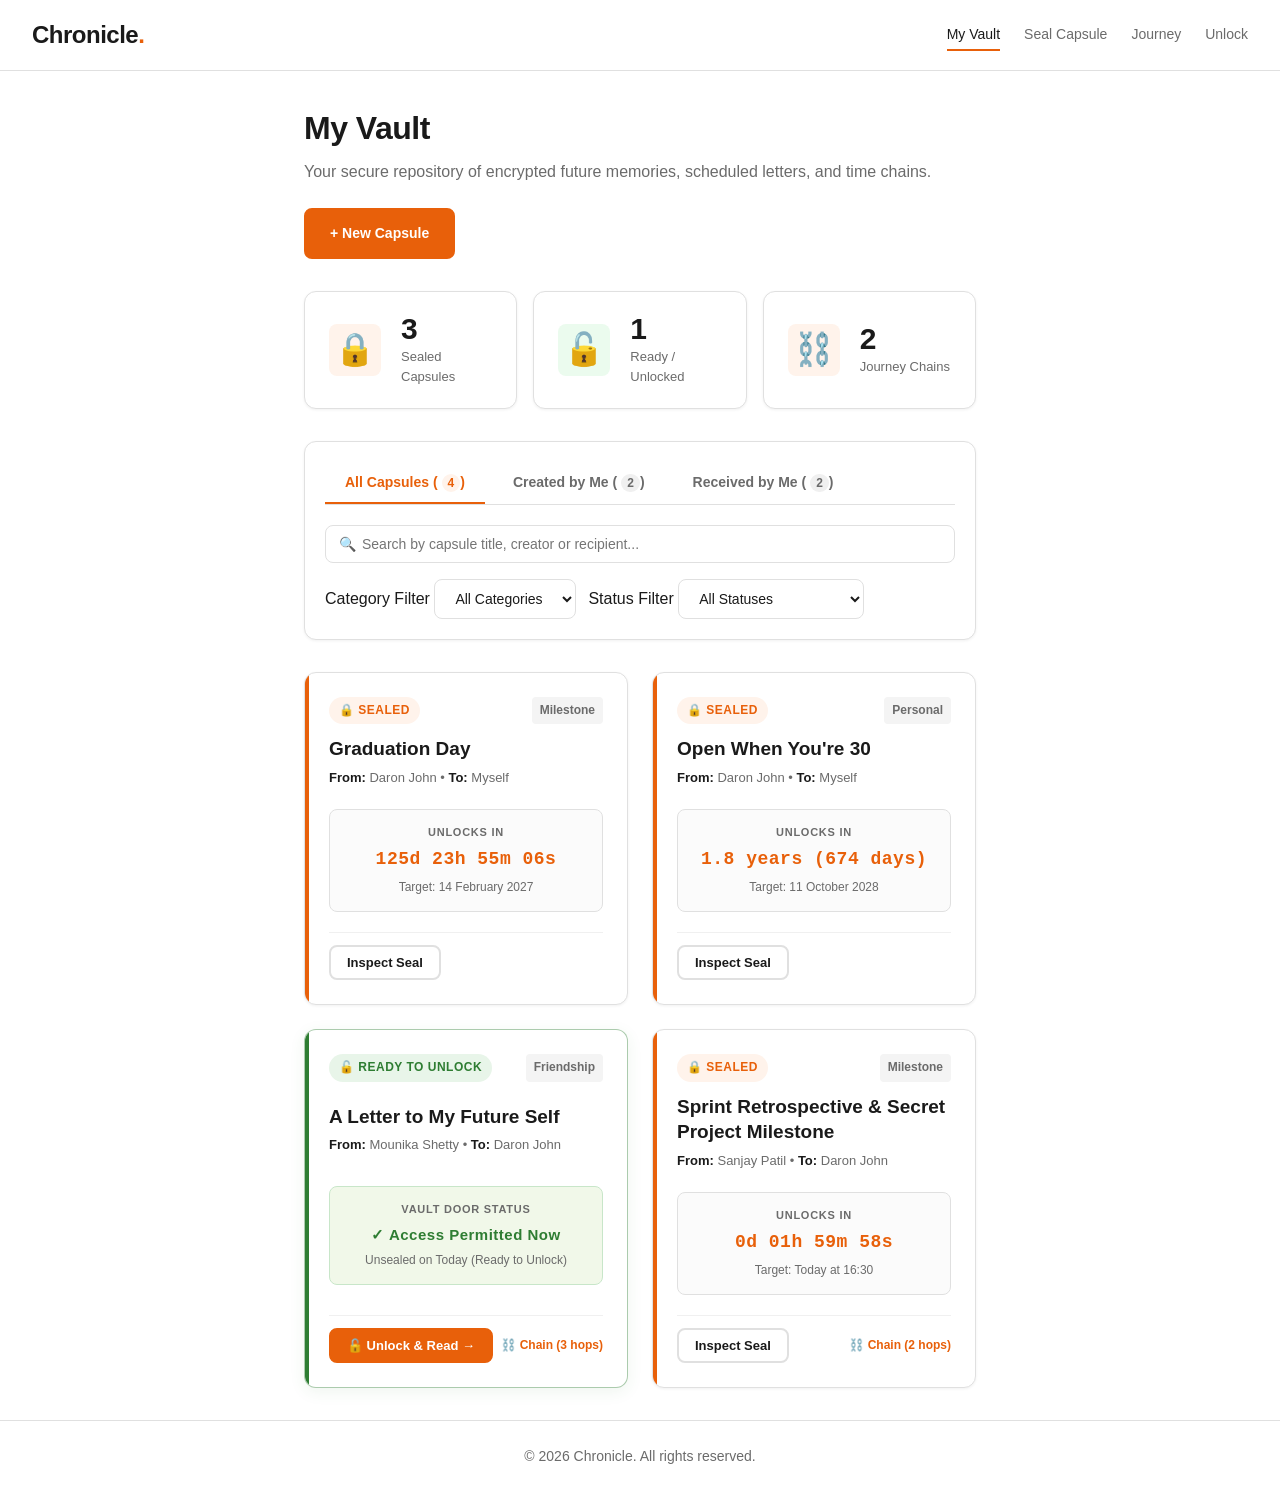
==== index.html @ 319f8b00 "feat(member-2): implement Recipient & Seal page, My Vault dashboard, live countdowns, and 2NF MySQL " ====
<!DOCTYPE html>
<html lang="en">
  <head>
    <meta charset="UTF-8" />
    <meta http-equiv="refresh" content="0; url=pages/vault.html" />
    <title>Chronicle — Digital Time Capsule</title>
    <script>
      window.location.href = "pages/vault.html";
    </script>
  </head>
  <body>
    <p>Redirecting to <a href="pages/vault.html">Chronicle Vault</a>...</p>
  </body>
</html>
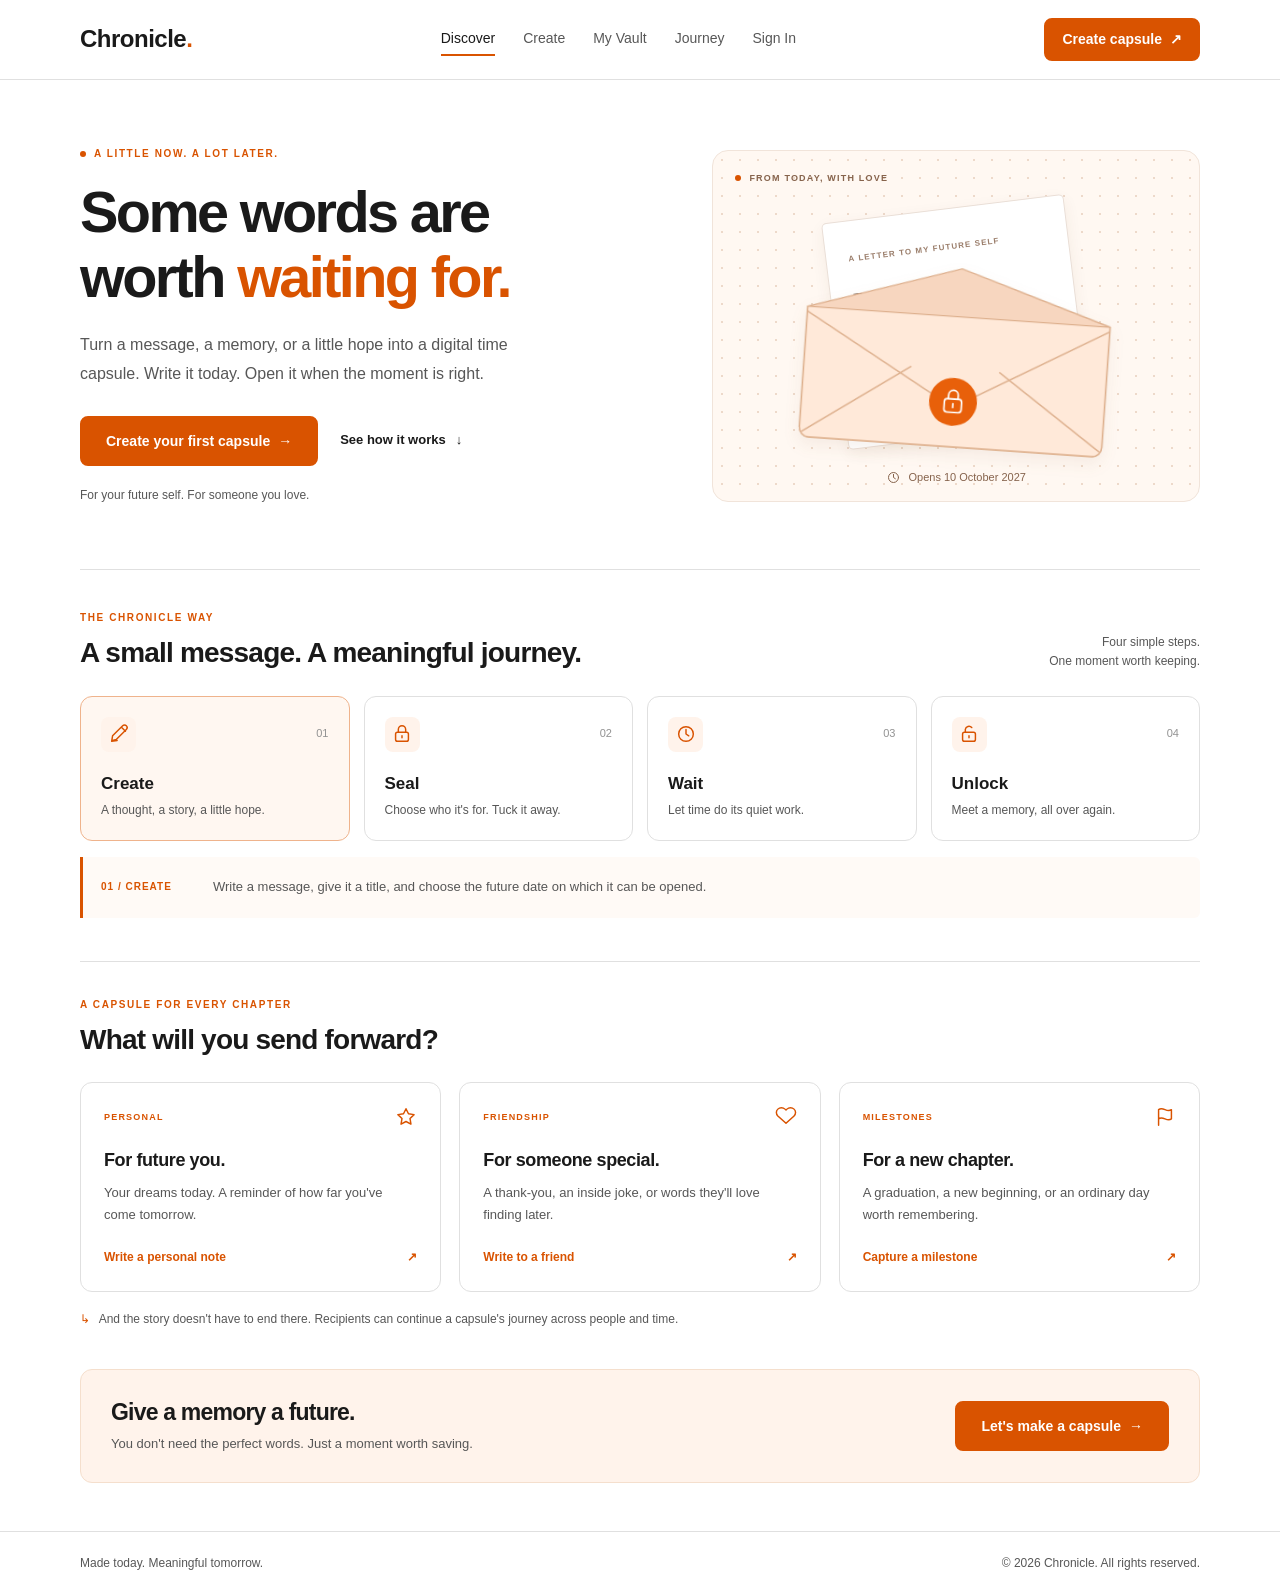
==== commit 189a3269: "feat(navigation): unify global navbar, connect create-to-seal workflow, and polish mobile layout" ====
--- a/index.html
+++ b/index.html
@@ -2,13 +2,13 @@
 <html lang="en">
   <head>
     <meta charset="UTF-8" />
-    <meta http-equiv="refresh" content="0; url=pages/vault.html" />
+    <meta http-equiv="refresh" content="0; url=pages/discover.html" />
     <title>Chronicle — Digital Time Capsule</title>
     <script>
-      window.location.href = "pages/vault.html";
+      window.location.href = "pages/discover.html";
     </script>
   </head>
   <body>
-    <p>Redirecting to <a href="pages/vault.html">Chronicle Vault</a>...</p>
+    <p>Redirecting to <a href="pages/discover.html">Chronicle Discover</a>...</p>
   </body>
 </html>
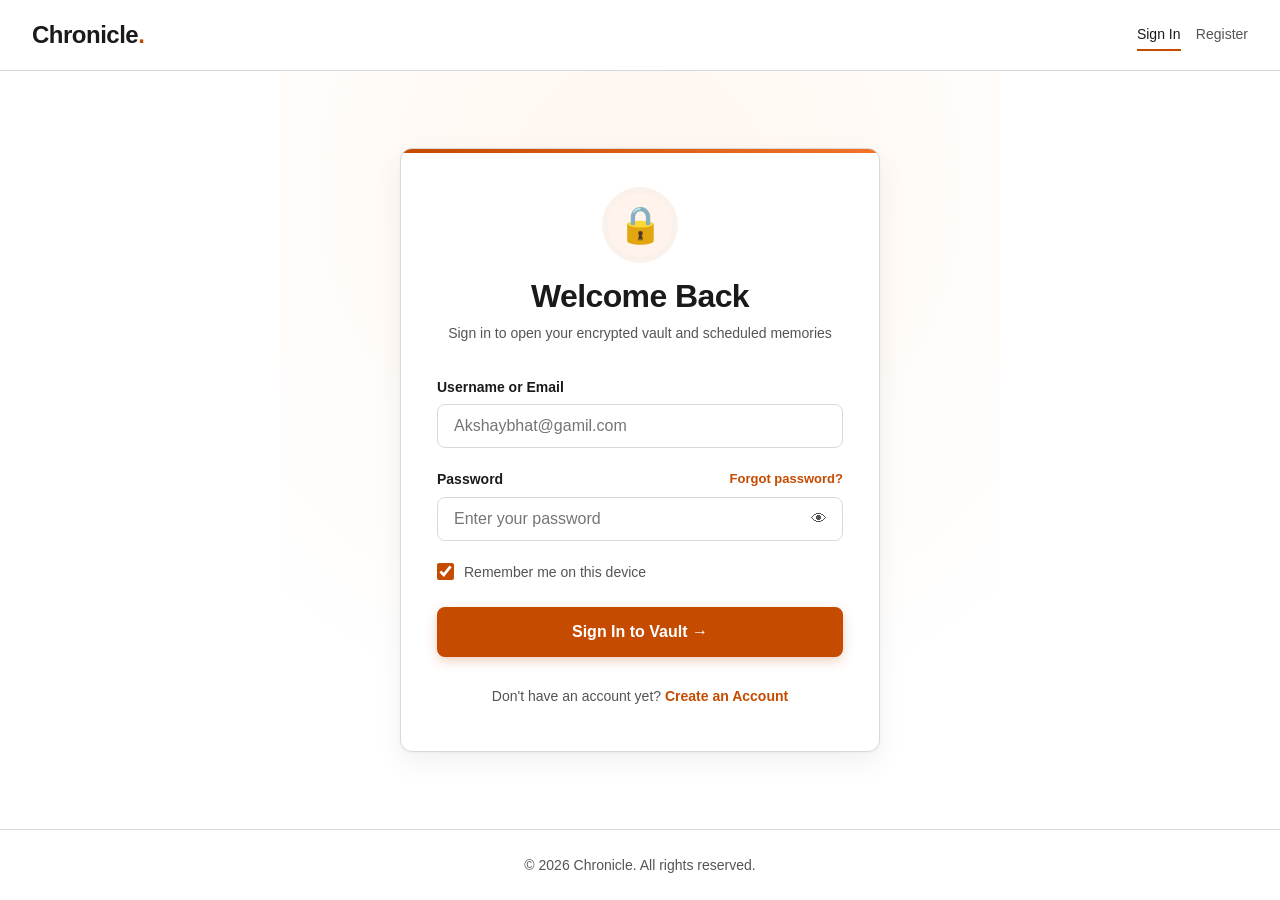
==== commit 4e4fb8bb: "All pages linked" ====
--- a/index.html
+++ b/index.html
@@ -2,13 +2,16 @@
 <html lang="en">
   <head>
     <meta charset="UTF-8" />
-    <meta http-equiv="refresh" content="0; url=pages/discover.html" />
-    <title>Chronicle — Digital Time Capsule</title>
+    <meta http-equiv="refresh" content="0; url=pages/login.html" />
     <script>
-      window.location.href = "pages/discover.html";
+      if (localStorage.getItem("chronicle_active_user")) {
+        window.location.replace("pages/discover.html");
+      } else {
+        window.location.replace("pages/login.html");
+      }
     </script>
   </head>
   <body>
-    <p>Redirecting to <a href="pages/discover.html">Chronicle Discover</a>...</p>
+    <p>Redirecting to Chronicle...</p>
   </body>
 </html>
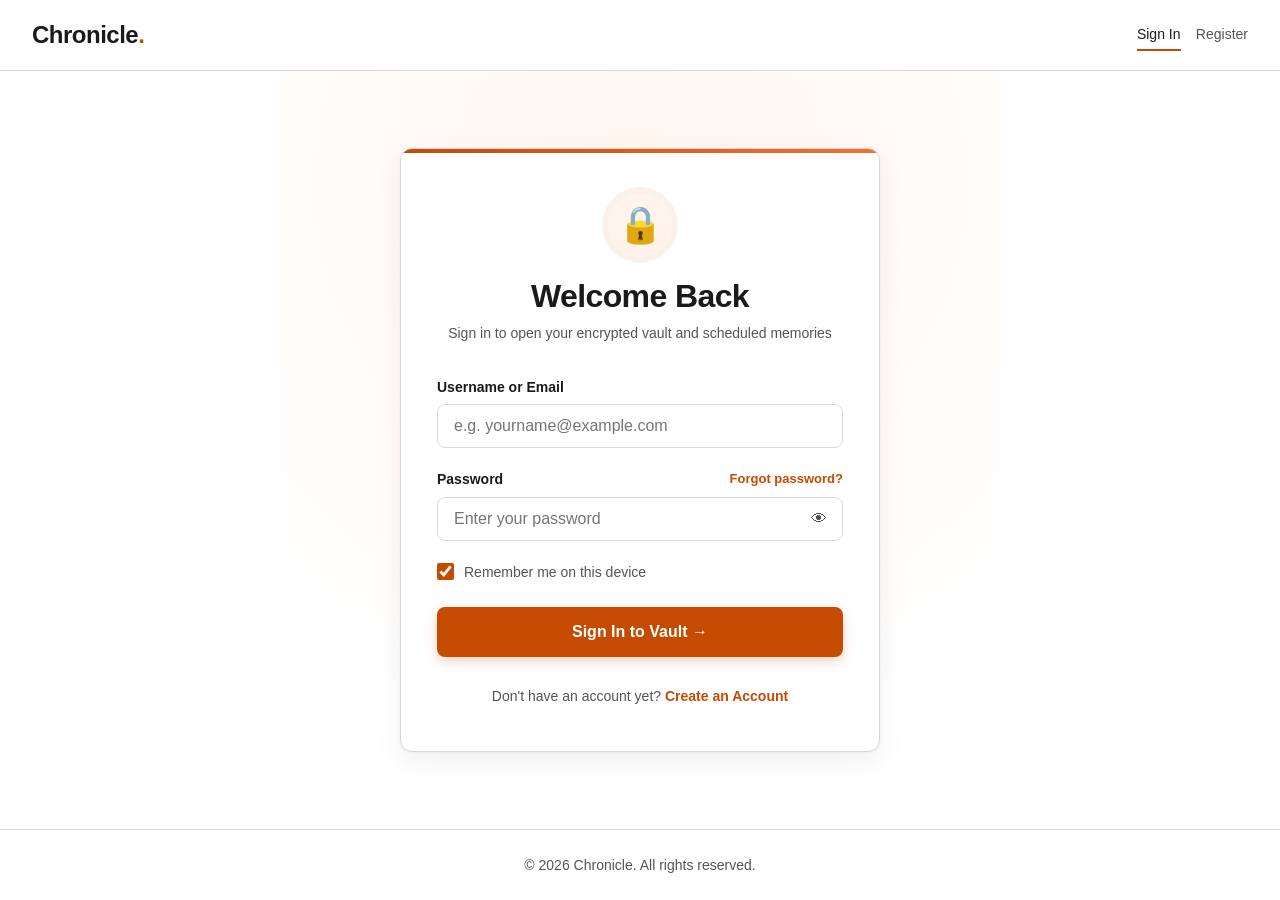
==== commit 5a4e03a5: "Refactor index.html for improved redirection Updated the HTML structure and improved the redirect lo" ====
--- a/index.html
+++ b/index.html
@@ -1,17 +1,20 @@
+
 <!DOCTYPE html>
 <html lang="en">
-  <head>
-    <meta charset="UTF-8" />
-    <meta http-equiv="refresh" content="0; url=pages/login.html" />
-    <script>
-      if (localStorage.getItem("chronicle_active_user")) {
-        window.location.replace("pages/discover.html");
-      } else {
-        window.location.replace("pages/login.html");
-      }
-    </script>
-  </head>
-  <body>
-    <p>Redirecting to Chronicle...</p>
-  </body>
+<head>
+  <meta charset="UTF-8" />
+  <meta name="viewport" content="width=device-width, initial-scale=1.0" />
+  <title>Chronicle</title>
+</head>
+<body>
+  <p>Redirecting to Chronicle...</p>
+
+  <script>
+    const activeUser = localStorage.getItem("chronicle_active_user");
+
+    window.location.replace(
+      activeUser ? "./pages/discover.html" : "./pages/login.html"
+    );
+  </script>
+</body>
 </html>
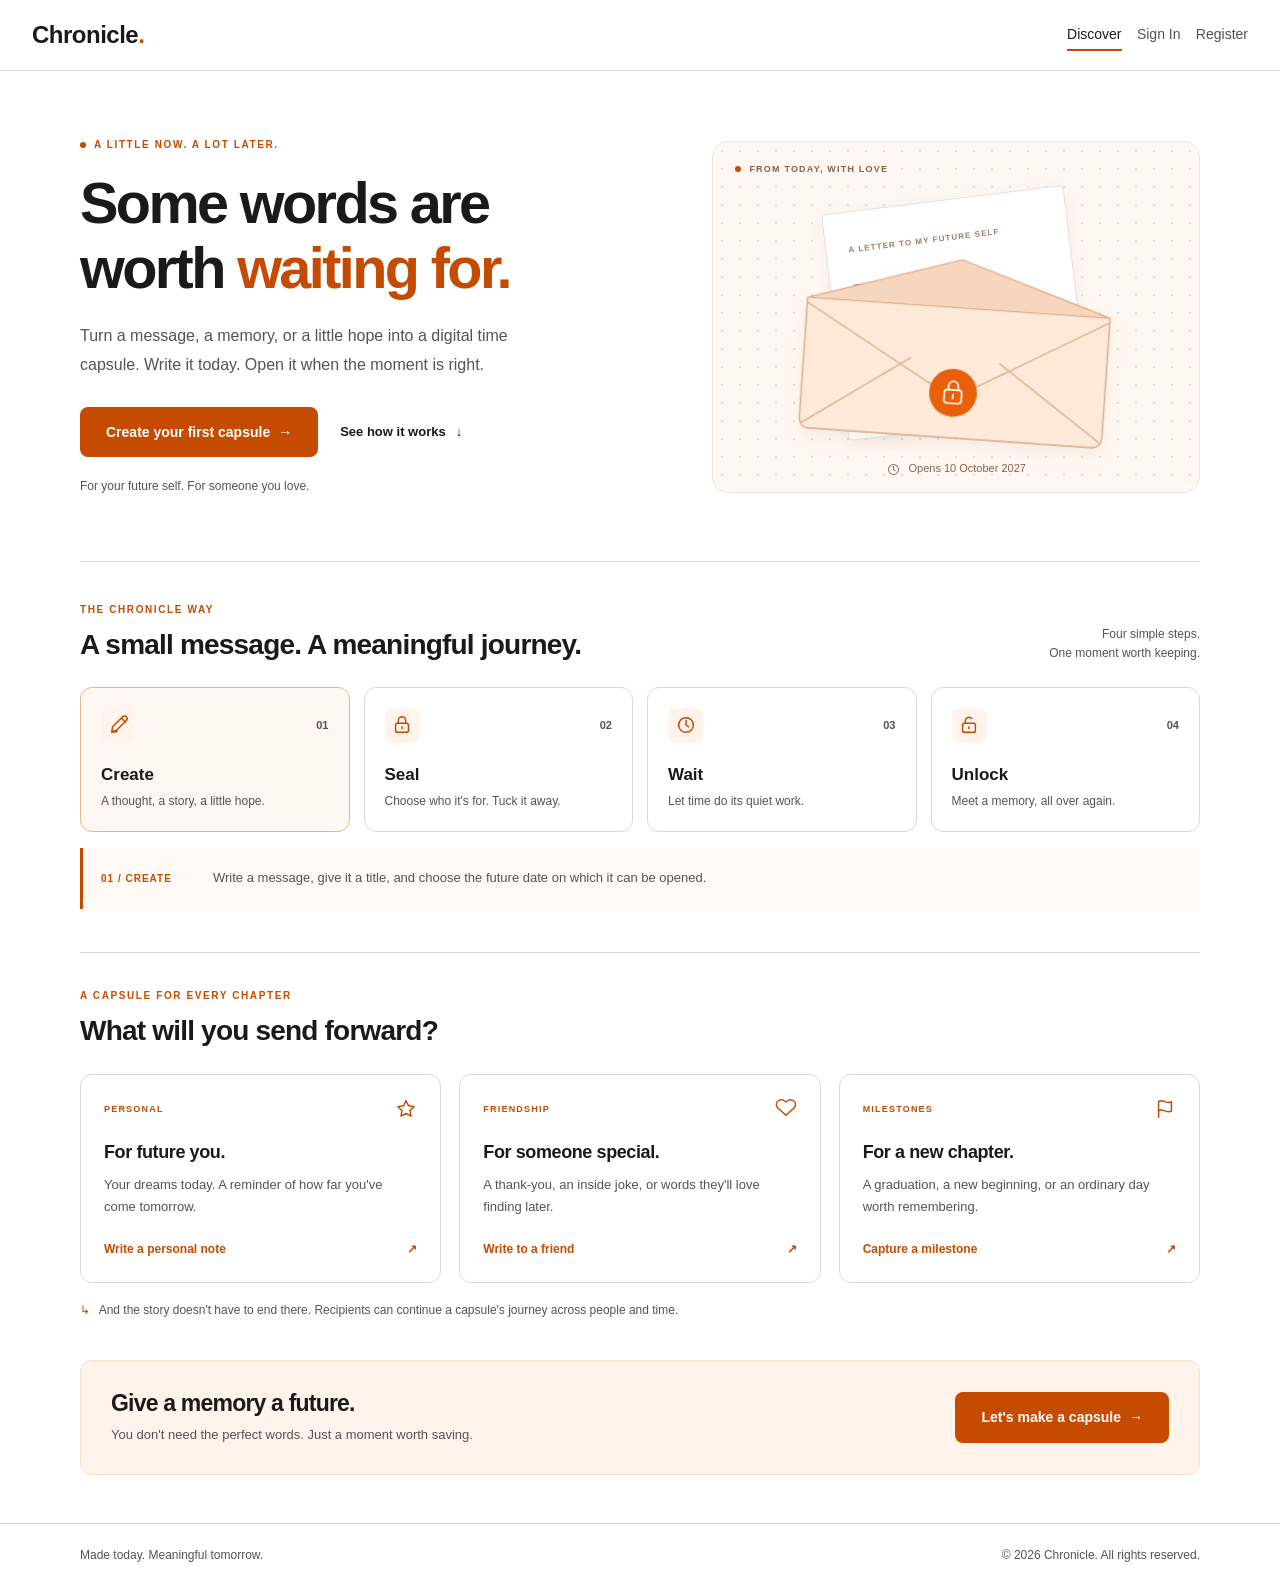
==== commit 6077d6ad: "bug fixes - tested - v2" ====
--- a/index.html
+++ b/index.html
@@ -1,20 +1,16 @@
-
 <!DOCTYPE html>
 <html lang="en">
 <head>
   <meta charset="UTF-8" />
   <meta name="viewport" content="width=device-width, initial-scale=1.0" />
-  <title>Chronicle</title>
+  <title>Chronicle — Digital Time Capsule</title>
 </head>
 <body>
   <p>Redirecting to Chronicle...</p>
 
   <script>
-    const activeUser = localStorage.getItem("chronicle_active_user");
-
-    window.location.replace(
-      activeUser ? "./pages/discover.html" : "./pages/login.html"
-    );
+    // Redirect to the public Discover showcase page by default
+    window.location.replace("./pages/discover.html");
   </script>
 </body>
 </html>
